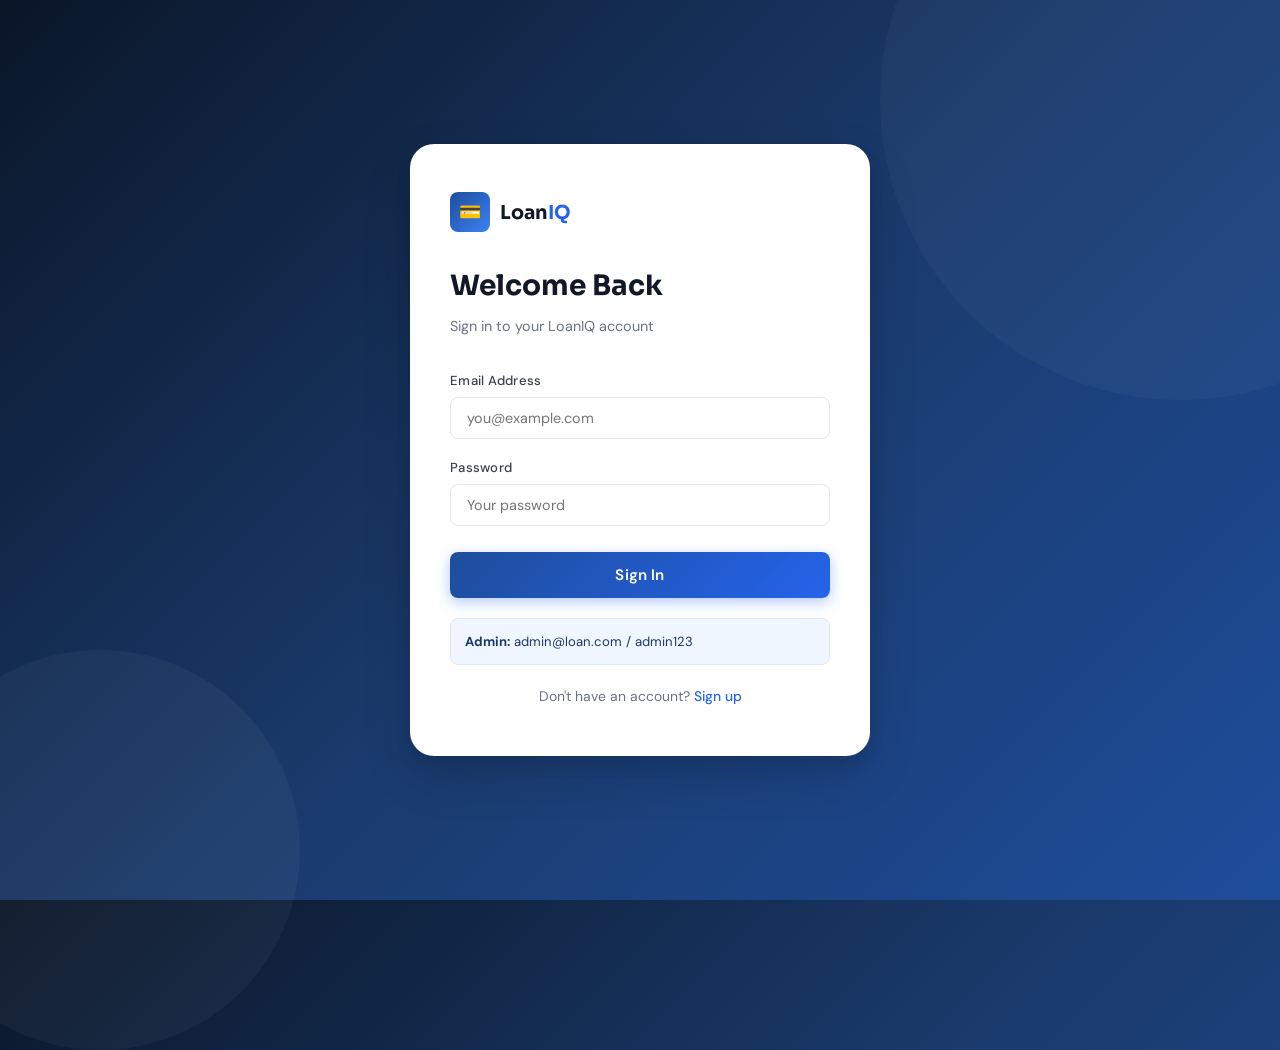
==== login.html @ a0c63e42 "Add files via upload" ====
<!DOCTYPE html>
<html lang="en">
<head>
  <meta charset="UTF-8">
  <meta name="viewport" content="width=device-width, initial-scale=1.0">
  <title>LoanIQ — Sign In</title>
  <link rel="stylesheet" href="style.css">
</head>
<body class="auth-page">

  <div class="auth-card fade-in">

    <!-- Logo -->
    <div class="auth-logo">
      <div class="auth-logo-icon">💳</div>
      <div class="auth-logo-text">Loan<span>IQ</span></div>
    </div>

    <h1 class="auth-title">Welcome Back</h1>
    <p class="auth-subtitle">Sign in to your LoanIQ account</p>

    <!-- Alert box -->
    <div id="alertBox" class="alert hidden"></div>

    <!-- Login Form -->
    <form id="loginForm" novalidate>

      <div class="form-group">
        <label for="l_email">Email Address</label>
        <input type="email" id="l_email" placeholder="you@example.com" autocomplete="email">
        <div class="error-msg" id="l_email_err"></div>
      </div>

      <div class="form-group">
        <label for="l_password">Password</label>
        <input type="password" id="l_password" placeholder="Your password" autocomplete="current-password">
        <div class="error-msg" id="l_password_err"></div>
      </div>

      <button type="submit" class="btn btn-primary" style="margin-top:8px;">
        Sign In
      </button>

    </form>

    <!-- Demo hint -->
    <div style="background:var(--blue-50);border:1px solid var(--blue-100);border-radius:var(--radius-sm);padding:12px 14px;margin-top:20px;font-size:0.82rem;color:var(--blue-700);">
      <strong>Admin:</strong> admin@loan.com / admin123
    </div>

    <p class="auth-link">Don't have an account? <a href="signup.html">Sign up</a></p>

  </div>

  <script src="script.js"></script>
</body>
</html>
---- style.css ----
/* ============================================
   LOAN DEFAULT PREDICTION SYSTEM - STYLES
   Fintech: Clean, Professional, Modern
   ============================================ */

@import url('https://fonts.googleapis.com/css2?family=Sora:wght@300;400;500;600;700&family=DM+Sans:wght@300;400;500&display=swap');

/* ---- CSS Variables ---- */
:root {
  --blue-900: #0a1628;
  --blue-800: #0e2040;
  --blue-700: #1a3a6b;
  --blue-600: #1e4d9b;
  --blue-500: #2563eb;
  --blue-400: #3b82f6;
  --blue-300: #93c5fd;
  --blue-100: #dbeafe;
  --blue-50:  #eff6ff;

  --grey-900: #111827;
  --grey-800: #1f2937;
  --grey-700: #374151;
  --grey-600: #4b5563;
  --grey-500: #6b7280;
  --grey-400: #9ca3af;
  --grey-300: #d1d5db;
  --grey-200: #e5e7eb;
  --grey-100: #f3f4f6;
  --grey-50:  #f9fafb;

  --white: #ffffff;
  --success: #10b981;
  --success-light: #d1fae5;
  --danger: #ef4444;
  --danger-light: #fee2e2;
  --warning: #f59e0b;
  --warning-light: #fef3c7;

  --shadow-sm: 0 1px 3px rgba(0,0,0,0.07), 0 1px 2px rgba(0,0,0,0.05);
  --shadow-md: 0 4px 12px rgba(0,0,0,0.08), 0 2px 4px rgba(0,0,0,0.05);
  --shadow-lg: 0 10px 30px rgba(0,0,0,0.10), 0 4px 8px rgba(0,0,0,0.06);
  --shadow-xl: 0 20px 50px rgba(0,0,0,0.14), 0 8px 16px rgba(0,0,0,0.08);

  --radius-sm: 8px;
  --radius-md: 12px;
  --radius-lg: 16px;
  --radius-xl: 24px;

  --font-heading: 'Sora', sans-serif;
  --font-body: 'DM Sans', sans-serif;
}

/* ---- Reset & Base ---- */
*, *::before, *::after { box-sizing: border-box; margin: 0; padding: 0; }

html { font-size: 16px; scroll-behavior: smooth; }

body {
  font-family: var(--font-body);
  background-color: var(--grey-50);
  color: var(--grey-900);
  line-height: 1.6;
  min-height: 100vh;
}

/* ---- Auth Pages (Signup / Login) ---- */
.auth-page {
  min-height: 100vh;
  display: flex;
  align-items: center;
  justify-content: center;
  background: linear-gradient(135deg, var(--blue-900) 0%, var(--blue-700) 50%, var(--blue-600) 100%);
  padding: 24px;
  position: relative;
  overflow: hidden;
}

.auth-page::before {
  content: '';
  position: absolute;
  width: 600px; height: 600px;
  border-radius: 50%;
  background: rgba(255,255,255,0.03);
  top: -200px; right: -200px;
}

.auth-page::after {
  content: '';
  position: absolute;
  width: 400px; height: 400px;
  border-radius: 50%;
  background: rgba(255,255,255,0.04);
  bottom: -150px; left: -100px;
}

.auth-card {
  background: var(--white);
  border-radius: var(--radius-xl);
  padding: 48px 40px;
  width: 100%;
  max-width: 460px;
  box-shadow: var(--shadow-xl);
  position: relative;
  z-index: 1;
  animation: slideUp 0.5s ease;
}

.auth-logo {
  display: flex;
  align-items: center;
  gap: 10px;
  margin-bottom: 32px;
}

.auth-logo-icon {
  width: 40px; height: 40px;
  background: linear-gradient(135deg, var(--blue-600), var(--blue-400));
  border-radius: var(--radius-sm);
  display: flex; align-items: center; justify-content: center;
  color: white; font-size: 18px;
}

.auth-logo-text {
  font-family: var(--font-heading);
  font-weight: 700;
  font-size: 1.2rem;
  color: var(--grey-900);
  line-height: 1.2;
}

.auth-logo-text span { color: var(--blue-500); }

.auth-title {
  font-family: var(--font-heading);
  font-size: 1.75rem;
  font-weight: 700;
  color: var(--grey-900);
  margin-bottom: 6px;
}

.auth-subtitle {
  font-size: 0.9rem;
  color: var(--grey-500);
  margin-bottom: 32px;
}

/* ---- Forms ---- */
.form-group {
  margin-bottom: 18px;
}

.form-group label {
  display: block;
  font-size: 0.82rem;
  font-weight: 500;
  color: var(--grey-700);
  margin-bottom: 6px;
  letter-spacing: 0.02em;
}

.form-group input,
.form-group select {
  width: 100%;
  padding: 11px 16px;
  border: 1.5px solid var(--grey-200);
  border-radius: var(--radius-sm);
  font-family: var(--font-body);
  font-size: 0.9rem;
  color: var(--grey-900);
  background: var(--white);
  transition: border-color 0.2s, box-shadow 0.2s;
  outline: none;
  appearance: none;
}

.form-group input:focus,
.form-group select:focus {
  border-color: var(--blue-400);
  box-shadow: 0 0 0 3px rgba(59,130,246,0.12);
}

.form-group input.error,
.form-group select.error {
  border-color: var(--danger);
  box-shadow: 0 0 0 3px rgba(239,68,68,0.10);
}

.form-group .error-msg {
  font-size: 0.78rem;
  color: var(--danger);
  margin-top: 4px;
  display: none;
}

.form-group .error-msg.visible { display: block; }

.form-row { display: grid; grid-template-columns: 1fr 1fr; gap: 14px; }

/* ---- Buttons ---- */
.btn {
  display: inline-flex;
  align-items: center;
  justify-content: center;
  gap: 8px;
  padding: 12px 24px;
  border-radius: var(--radius-sm);
  font-family: var(--font-body);
  font-size: 0.9rem;
  font-weight: 500;
  cursor: pointer;
  border: none;
  transition: all 0.2s;
  text-decoration: none;
}

.btn-primary {
  background: linear-gradient(135deg, var(--blue-600), var(--blue-500));
  color: var(--white);
  width: 100%;
  padding: 13px 24px;
  font-size: 0.95rem;
  font-weight: 600;
  letter-spacing: 0.01em;
  box-shadow: 0 4px 14px rgba(37,99,235,0.35);
}

.btn-primary:hover {
  background: linear-gradient(135deg, var(--blue-700), var(--blue-600));
  box-shadow: 0 6px 20px rgba(37,99,235,0.45);
  transform: translateY(-1px);
}

.btn-primary:active { transform: translateY(0); }

.btn-secondary {
  background: var(--grey-100);
  color: var(--grey-700);
  border: 1.5px solid var(--grey-200);
}

.btn-secondary:hover { background: var(--grey-200); }

.btn-danger {
  background: var(--danger-light);
  color: var(--danger);
  border: 1.5px solid rgba(239,68,68,0.2);
}

.auth-link {
  text-align: center;
  margin-top: 20px;
  font-size: 0.87rem;
  color: var(--grey-500);
}

.auth-link a {
  color: var(--blue-500);
  font-weight: 500;
  text-decoration: none;
}

.auth-link a:hover { text-decoration: underline; }

/* ---- App Layout ---- */
.app-layout {
  display: flex;
  min-height: 100vh;
}

/* ---- Sidebar ---- */
.sidebar {
  width: 240px;
  min-height: 100vh;
  background: var(--blue-900);
  display: flex;
  flex-direction: column;
  position: fixed;
  top: 0; left: 0;
  z-index: 100;
  transition: transform 0.3s;
}

.sidebar-logo {
  padding: 28px 24px 20px;
  display: flex;
  align-items: center;
  gap: 10px;
  border-bottom: 1px solid rgba(255,255,255,0.07);
}

.sidebar-logo-icon {
  width: 36px; height: 36px;
  background: linear-gradient(135deg, var(--blue-500), var(--blue-400));
  border-radius: var(--radius-sm);
  display: flex; align-items: center; justify-content: center;
  color: white; font-size: 16px;
}

.sidebar-logo-text {
  font-family: var(--font-heading);
  font-weight: 700;
  font-size: 1rem;
  color: var(--white);
  line-height: 1.2;
}

.sidebar-logo-text span { color: var(--blue-300); }

.sidebar-nav {
  padding: 16px 0;
  flex: 1;
}

.sidebar-nav a {
  display: flex;
  align-items: center;
  gap: 12px;
  padding: 11px 24px;
  color: rgba(255,255,255,0.6);
  text-decoration: none;
  font-size: 0.88rem;
  font-weight: 400;
  transition: all 0.2s;
  border-left: 3px solid transparent;
}

.sidebar-nav a:hover {
  color: var(--white);
  background: rgba(255,255,255,0.05);
}

.sidebar-nav a.active {
  color: var(--white);
  background: rgba(59,130,246,0.15);
  border-left-color: var(--blue-400);
  font-weight: 500;
}

.sidebar-nav a .nav-icon { font-size: 1rem; width: 20px; text-align: center; }

.sidebar-logout {
  padding: 16px 24px;
  border-top: 1px solid rgba(255,255,255,0.07);
}

.sidebar-logout a {
  display: flex;
  align-items: center;
  gap: 12px;
  color: rgba(255,255,255,0.4);
  text-decoration: none;
  font-size: 0.88rem;
  padding: 8px 0;
  transition: color 0.2s;
}

.sidebar-logout a:hover { color: var(--danger); }

/* ---- Main Content ---- */
.main-content {
  margin-left: 240px;
  flex: 1;
  padding: 32px;
  min-height: 100vh;
  background: var(--grey-50);
}

/* ---- Page Header ---- */
.page-header {
  margin-bottom: 28px;
}

.page-header h1 {
  font-family: var(--font-heading);
  font-size: 1.6rem;
  font-weight: 700;
  color: var(--grey-900);
  margin-bottom: 4px;
}

.page-header p {
  font-size: 0.9rem;
  color: var(--grey-500);
}

/* ---- Cards ---- */
.card {
  background: var(--white);
  border-radius: var(--radius-lg);
  box-shadow: var(--shadow-md);
  border: 1px solid var(--grey-100);
  padding: 28px;
}

.card-title {
  font-family: var(--font-heading);
  font-size: 1.05rem;
  font-weight: 600;
  color: var(--grey-900);
  margin-bottom: 6px;
}

.card-subtitle {
  font-size: 0.83rem;
  color: var(--grey-500);
  margin-bottom: 24px;
}

/* ---- Stat Cards ---- */
.stats-grid {
  display: grid;
  grid-template-columns: repeat(auto-fit, minmax(200px, 1fr));
  gap: 20px;
  margin-bottom: 28px;
}

.stat-card {
  background: var(--white);
  border-radius: var(--radius-lg);
  padding: 24px;
  box-shadow: var(--shadow-md);
  border: 1px solid var(--grey-100);
  display: flex;
  align-items: flex-start;
  gap: 16px;
}

.stat-icon {
  width: 46px; height: 46px;
  border-radius: var(--radius-sm);
  display: flex; align-items: center; justify-content: center;
  font-size: 1.2rem;
  flex-shrink: 0;
}

.stat-icon.blue { background: var(--blue-50); color: var(--blue-500); }
.stat-icon.green { background: var(--success-light); color: var(--success); }
.stat-icon.red { background: var(--danger-light); color: var(--danger); }
.stat-icon.yellow { background: var(--warning-light); color: var(--warning); }

.stat-info {}
.stat-value {
  font-family: var(--font-heading);
  font-size: 1.7rem;
  font-weight: 700;
  color: var(--grey-900);
  line-height: 1;
  margin-bottom: 4px;
}

.stat-label {
  font-size: 0.82rem;
  color: var(--grey-500);
  font-weight: 400;
}

/* ---- Loan Form ---- */
.loan-form-grid {
  display: grid;
  grid-template-columns: repeat(3, 1fr);
  gap: 20px;
}

@media (max-width: 1100px) { .loan-form-grid { grid-template-columns: repeat(2, 1fr); } }
@media (max-width: 700px)  { .loan-form-grid { grid-template-columns: 1fr; } }

.form-section-title {
  font-family: var(--font-heading);
  font-size: 0.78rem;
  font-weight: 600;
  letter-spacing: 0.08em;
  text-transform: uppercase;
  color: var(--blue-500);
  margin-bottom: 16px;
  margin-top: 4px;
  padding-bottom: 8px;
  border-bottom: 1px solid var(--grey-100);
  grid-column: 1 / -1;
}

.form-actions {
  grid-column: 1 / -1;
  display: flex;
  justify-content: flex-end;
  gap: 12px;
  margin-top: 8px;
  padding-top: 20px;
  border-top: 1px solid var(--grey-100);
}

.form-actions .btn { width: auto; padding: 12px 32px; }

/* ---- Result Page ---- */
.result-hero {
  text-align: center;
  padding: 48px 32px;
}

.result-icon {
  width: 80px; height: 80px;
  border-radius: 50%;
  display: flex; align-items: center; justify-content: center;
  font-size: 2rem;
  margin: 0 auto 20px;
}

.result-icon.approved { background: var(--success-light); color: var(--success); }
.result-icon.rejected { background: var(--danger-light); color: var(--danger); }

.result-status {
  font-family: var(--font-heading);
  font-size: 2rem;
  font-weight: 700;
  margin-bottom: 8px;
}

.result-status.approved { color: var(--success); }
.result-status.rejected { color: var(--danger); }

.result-amount {
  font-size: 1rem;
  color: var(--grey-500);
  margin-bottom: 32px;
}

.result-score-bar {
  max-width: 340px;
  margin: 0 auto 32px;
}

.result-score-bar .score-label {
  display: flex;
  justify-content: space-between;
  font-size: 0.82rem;
  color: var(--grey-500);
  margin-bottom: 8px;
}

.score-bar-track {
  height: 10px;
  background: var(--grey-100);
  border-radius: 99px;
  overflow: hidden;
}

.score-bar-fill {
  height: 100%;
  border-radius: 99px;
  transition: width 1s cubic-bezier(0.25, 0.46, 0.45, 0.94);
}

.score-bar-fill.approved { background: linear-gradient(90deg, var(--success), #34d399); }
.score-bar-fill.rejected { background: linear-gradient(90deg, var(--danger), #f87171); }

.result-reasons {
  text-align: left;
  margin-top: 24px;
}

.result-reasons h3 {
  font-family: var(--font-heading);
  font-size: 0.9rem;
  font-weight: 600;
  color: var(--grey-700);
  margin-bottom: 12px;
  letter-spacing: 0.02em;
}

.reason-item {
  display: flex;
  align-items: flex-start;
  gap: 10px;
  padding: 10px 0;
  border-bottom: 1px solid var(--grey-100);
  font-size: 0.88rem;
  color: var(--grey-700);
}

.reason-item:last-child { border-bottom: none; }

.reason-dot {
  width: 20px; height: 20px;
  border-radius: 50%;
  display: flex; align-items: center; justify-content: center;
  font-size: 0.7rem;
  flex-shrink: 0;
  margin-top: 1px;
}

.reason-dot.pos { background: var(--success-light); color: var(--success); }
.reason-dot.neg { background: var(--danger-light); color: var(--danger); }

/* ---- History Table ---- */
.history-table-wrap {
  overflow-x: auto;
}

.history-table {
  width: 100%;
  border-collapse: collapse;
  font-size: 0.87rem;
}

.history-table th {
  text-align: left;
  padding: 10px 14px;
  font-size: 0.76rem;
  font-weight: 600;
  letter-spacing: 0.05em;
  text-transform: uppercase;
  color: var(--grey-500);
  border-bottom: 1.5px solid var(--grey-200);
}

.history-table td {
  padding: 13px 14px;
  border-bottom: 1px solid var(--grey-100);
  color: var(--grey-700);
}

.history-table tr:hover td { background: var(--grey-50); }

.history-table tr:last-child td { border-bottom: none; }

.badge {
  display: inline-block;
  padding: 3px 10px;
  border-radius: 99px;
  font-size: 0.75rem;
  font-weight: 600;
  letter-spacing: 0.02em;
}

.badge-success { background: var(--success-light); color: var(--success); }
.badge-danger  { background: var(--danger-light);  color: var(--danger);  }

/* ---- Profile ---- */
.profile-avatar {
  width: 72px; height: 72px;
  border-radius: 50%;
  background: linear-gradient(135deg, var(--blue-600), var(--blue-400));
  display: flex; align-items: center; justify-content: center;
  font-family: var(--font-heading);
  font-size: 1.5rem;
  font-weight: 700;
  color: white;
  margin-bottom: 16px;
}

.profile-name {
  font-family: var(--font-heading);
  font-size: 1.3rem;
  font-weight: 700;
  color: var(--grey-900);
  margin-bottom: 4px;
}

.profile-email {
  font-size: 0.87rem;
  color: var(--grey-500);
  margin-bottom: 24px;
}

.profile-meta {
  display: flex;
  flex-direction: column;
  gap: 12px;
}

.meta-row {
  display: flex;
  justify-content: space-between;
  align-items: center;
  padding: 12px 0;
  border-bottom: 1px solid var(--grey-100);
  font-size: 0.88rem;
}

.meta-row:last-child { border-bottom: none; }
.meta-key { color: var(--grey-500); font-weight: 400; }
.meta-value { color: var(--grey-800); font-weight: 500; }

/* ---- Home Welcome ---- */
.welcome-banner {
  background: linear-gradient(135deg, var(--blue-800), var(--blue-600));
  border-radius: var(--radius-lg);
  padding: 32px 36px;
  color: white;
  margin-bottom: 28px;
  position: relative;
  overflow: hidden;
}

.welcome-banner::after {
  content: '💼';
  position: absolute;
  font-size: 6rem;
  right: 32px;
  top: 50%;
  transform: translateY(-50%);
  opacity: 0.15;
}

.welcome-banner h2 {
  font-family: var(--font-heading);
  font-size: 1.5rem;
  font-weight: 700;
  margin-bottom: 6px;
}

.welcome-banner p {
  font-size: 0.9rem;
  opacity: 0.8;
  max-width: 500px;
}

.welcome-banner .btn-apply {
  display: inline-flex;
  align-items: center;
  gap: 8px;
  margin-top: 20px;
  padding: 11px 24px;
  background: white;
  color: var(--blue-700);
  border-radius: var(--radius-sm);
  font-weight: 600;
  font-size: 0.88rem;
  cursor: pointer;
  border: none;
  transition: all 0.2s;
}

.welcome-banner .btn-apply:hover {
  background: var(--blue-50);
  transform: translateY(-1px);
}

/* ---- Alert ---- */
.alert {
  padding: 12px 16px;
  border-radius: var(--radius-sm);
  font-size: 0.87rem;
  margin-bottom: 20px;
  display: flex;
  align-items: center;
  gap: 10px;
}

.alert-error   { background: var(--danger-light);  color: var(--danger);  border: 1px solid rgba(239,68,68,0.2); }
.alert-success { background: var(--success-light); color: var(--success); border: 1px solid rgba(16,185,129,0.2); }

/* ---- Empty State ---- */
.empty-state {
  text-align: center;
  padding: 48px 24px;
  color: var(--grey-400);
}

.empty-state .empty-icon { font-size: 3rem; margin-bottom: 12px; }
.empty-state p { font-size: 0.9rem; }

/* ---- Admin Chart Bars ---- */
.admin-bar-chart {
  display: flex;
  align-items: flex-end;
  gap: 8px;
  height: 80px;
  margin-top: 16px;
}

.bar-col { flex: 1; display: flex; flex-direction: column; align-items: center; gap: 4px; }
.bar-fill { width: 100%; border-radius: 4px 4px 0 0; transition: height 0.6s ease; min-height: 4px; }
.bar-label { font-size: 0.7rem; color: var(--grey-400); }

/* ---- Animations ---- */
@keyframes slideUp {
  from { opacity: 0; transform: translateY(20px); }
  to   { opacity: 1; transform: translateY(0); }
}

.fade-in { animation: slideUp 0.4s ease; }

/* ---- Utilities ---- */
.hidden { display: none !important; }
.text-center { text-align: center; }
.mb-4 { margin-bottom: 16px; }
.mb-6 { margin-bottom: 24px; }
.mt-4 { margin-top: 16px; }

/* ---- Divider ---- */
.divider {
  height: 1px;
  background: var(--grey-100);
  margin: 24px 0;
}

/* ---- Loading spinner ---- */
.spinner {
  width: 20px; height: 20px;
  border: 2px solid rgba(255,255,255,0.3);
  border-top-color: white;
  border-radius: 50%;
  animation: spin 0.7s linear infinite;
}

@keyframes spin { to { transform: rotate(360deg); } }
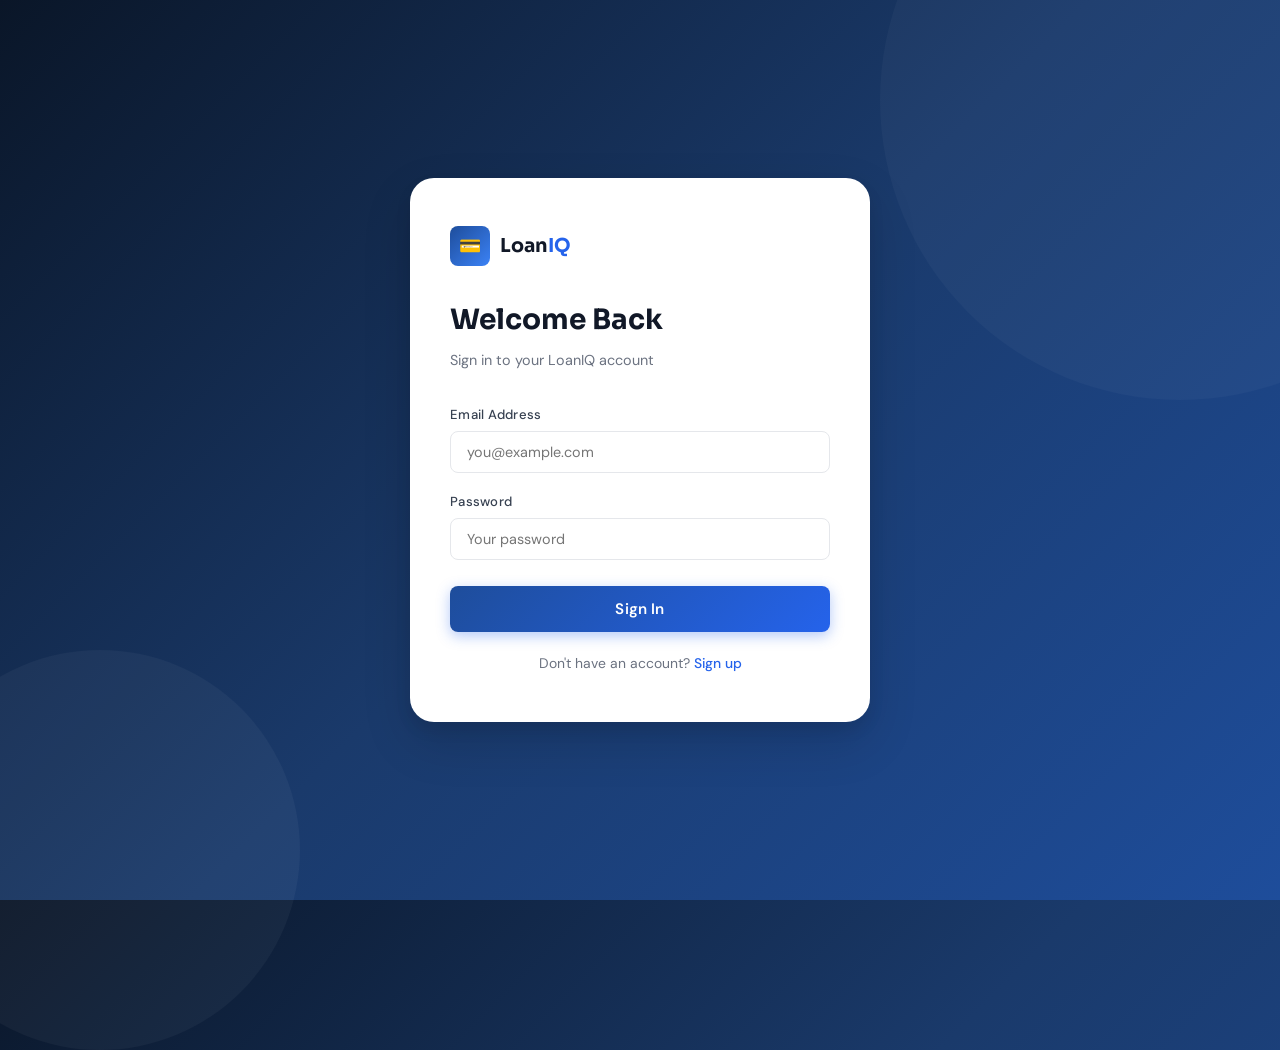
==== commit 597af79d: "Update login.html" ====
--- a/login.html
+++ b/login.html
@@ -43,11 +43,6 @@
 
     </form>
 
-    <!-- Demo hint -->
-    <div style="background:var(--blue-50);border:1px solid var(--blue-100);border-radius:var(--radius-sm);padding:12px 14px;margin-top:20px;font-size:0.82rem;color:var(--blue-700);">
-      <strong>Admin:</strong> admin@loan.com / admin123
-    </div>
-
     <p class="auth-link">Don't have an account? <a href="signup.html">Sign up</a></p>
 
   </div>
